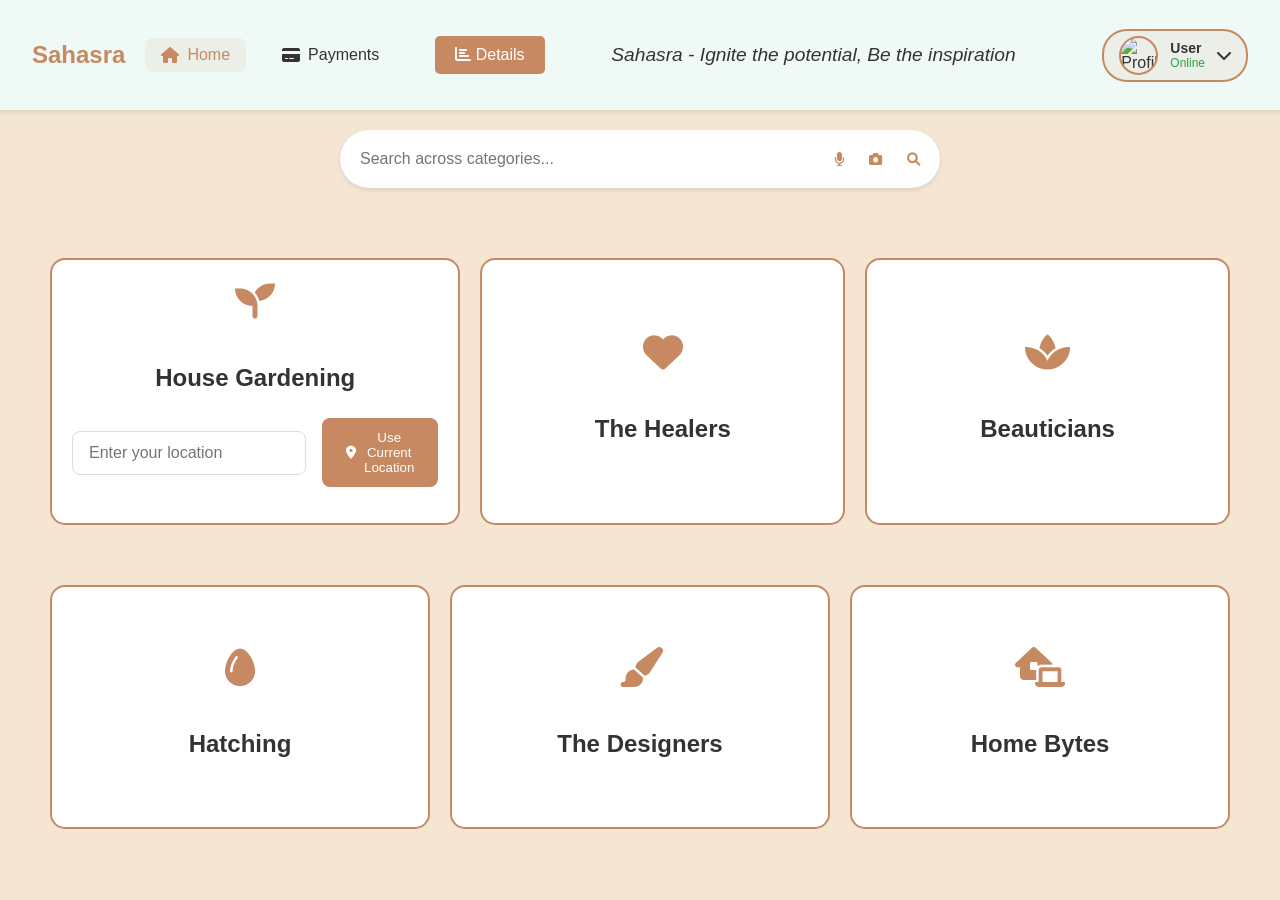
==== index.html @ 418916af "first commit" ====
<!DOCTYPE html>
<html lang="en" data-theme="light">
<head>
    <meta charset="UTF-8">
    <meta name="viewport" content="width=device-width, initial-scale=1.0">
    <title>Sahasra - Dashboard</title>
    <link rel="icon" type="image/png" href="sahasralogo.png">
    <link rel="stylesheet" href="https://cdnjs.cloudflare.com/ajax/libs/font-awesome/6.0.0/css/all.min.css">
    <link rel="stylesheet" href="style.css">
</head>
<body>
    <header class="dashboard-header">
        <div class="header-left">
            <h1 class="site-title">Sahasra</h1>
            <div class="nav-links">
                <a href="index.html" class="active">
                    <i class="fas fa-home"></i>
                    Home
                </a>
                <a href="payments.html">
                    <i class="fas fa-credit-card"></i>
                    Payments
                </a>
            </div>
            <div class="details-section">
                <button class="details-btn" id="detailsBtn">
                    <i class="fas fa-chart-bar"></i> Details
                </button>
                <div class="drill-down-sections" id="drillDownSections">
                    <button class="section-button" data-page="upload-products.html">
                        Upload Products
                        <i class="fas fa-upload"></i>
                    </button>
                    <button class="section-button" data-page="product-purchased.html">
                        Product Purchased
                        <i class="fas fa-shopping-cart"></i>
                    </button>
                    <button class="section-button" data-page="order-consumed.html">
                        Order Consumed
                        <i class="fas fa-box-open"></i>
                    </button>
                </div>
            </div>
        </div>
        <div class="tagline">Sahasra - Ignite the potential, Be the inspiration</div>
        <div class="header-right">
            <div class="user-profile">
                <div class="profile-trigger">
                    <img src="profile-placeholder.jpg" alt="Profile" class="profile-img" id="profileImage">
                    <div class="profile-info">
                        <span class="username" id="profileName">User</span>
                        <span class="user-status">Online</span>
                    </div>
                    <i class="fas fa-chevron-down"></i>
                </div>
                <div class="profile-dropdown">
                    <a href="profile.html">
                        <i class="fas fa-user"></i>
                        My Profile
                    </a>
                    <a href="settings.html">
                        <i class="fas fa-cog"></i>
                        Settings
                    </a>
                    <a href="#" id="profileLogoutBtn">
                        <i class="fas fa-sign-out-alt"></i>
                        Logout
                    </a>
                </div>
            </div>
        </div>
    </header>

    <div class="search-section">
        <div class="search-container">
            <div class="search-input-group">
                <input type="text" class="search-input" placeholder="Search across categories...">
                <div class="search-buttons">
                    <button class="voice-btn" title="Voice Search">
                        <i class="fas fa-microphone"></i>
                    </button>
                    <button class="image-btn" title="Image Search">
                        <i class="fas fa-camera"></i>
                    </button>
                    <button class="search-btn">
                        <i class="fas fa-search"></i>
                    </button>
                </div>
            </div>
        </div>
    </div>

    <div class="dashboard-content">
        <!-- First Row -->
        <div class="categories-grid">
            <div class="category-card" onclick="window.location.href='category-template.html?category=gardening'">
                <div class="category-icon">
                    <i class="fas fa-seedling"></i>
                </div>
                <h3>House Gardening</h3>
                <div class="location-input">
                    <input type="text" id="manualLocation" placeholder="Enter your location">
                    <button class="location-btn" onclick="useCurrentLocation()">
                        <i class="fas fa-map-marker-alt"></i> Use Current Location
                    </button>
                </div>
                <div id="locationStatus" class="location-status"></div>
            </div>
            <div class="category-card" onclick="window.location.href='category-template.html?category=healers'">
                <div class="category-icon">
                    <i class="fas fa-heart"></i>
                </div>
                <h3>The Healers</h3>
            </div>
            <div class="category-card" onclick="window.location.href='category-template.html?category=beauticians'">
                <div class="category-icon">
                    <i class="fas fa-spa"></i>
                </div>
                <h3>Beauticians</h3>
            </div>
        </div>

        <!-- Second Row -->
        <div class="categories-grid">
            <div class="category-card" onclick="window.location.href='category-template.html?category=hatching'">
                <div class="category-icon">
                    <i class="fas fa-egg"></i>
                </div>
                <h3>Hatching</h3>
            </div>
            <div class="category-card" onclick="window.location.href='category-template.html?category=designers'">
                <div class="category-icon">
                    <i class="fas fa-paint-brush"></i>
                </div>
                <h3>The Designers</h3>
            </div>
            <div class="category-card" onclick="window.location.href='category-template.html?category=homebytes'">
                <div class="category-icon">
                    <i class="fas fa-laptop-house"></i>
                </div>
                <h3>Home Bytes</h3>
            </div>
        </div>
    </div>

    <!-- Voice Search Modal -->
    <div id="voiceSearchModal" class="modal">
        <div class="modal-content">
            <span class="close">&times;</span>
            <h2>Voice Search</h2>
            <div class="voice-status">
                <i class="fas fa-microphone"></i>
                <p>Listening...</p>
            </div>
        </div>
    </div>

    <!-- Image Search Modal -->
    <div id="imageSearchModal" class="modal">
        <div class="modal-content">
            <span class="close">&times;</span>
            <h2>Image Search</h2>
            <input type="file" id="imageInput" accept="image/*">
            <div id="imagePreview"></div>
        </div>
    </div>

    <script src="cart.js"></script>
    <script>
        // Load user profile
        function loadUserProfile() {
            const user = JSON.parse(localStorage.getItem('sahasra_user'));
            if (user) {
                document.getElementById('profileName').textContent = user.name || 'User';
                if (user.image) {
                    document.getElementById('profileImage').src = user.image;
                }
            }
        }

        // Voice search functionality
        const voiceSearchBtn = document.querySelector('.voice-btn');
        const voiceSearchModal = document.getElementById('voiceSearchModal');
        const voiceCloseBtn = voiceSearchModal.querySelector('.close');

        voiceSearchBtn.addEventListener('click', startVoiceSearch);
        voiceCloseBtn.addEventListener('click', () => voiceSearchModal.style.display = 'none');

        function startVoiceSearch() {
            voiceSearchModal.style.display = 'block';
            
            if ('webkitSpeechRecognition' in window) {
                const recognition = new webkitSpeechRecognition();
                recognition.continuous = false;
                recognition.interimResults = false;

                recognition.onstart = () => {
                    voiceSearchModal.querySelector('p').textContent = 'Listening...';
                };

                recognition.onresult = (event) => {
                    const transcript = event.results[0][0].transcript;
                    document.querySelector('.search-input').value = transcript;
                    voiceSearchModal.style.display = 'none';
                    performSearch(transcript);
                };

                recognition.onerror = (event) => {
                    voiceSearchModal.querySelector('p').textContent = 'Error occurred. Please try again.';
                };

                recognition.start();
            } else {
                voiceSearchModal.querySelector('p').textContent = 'Voice recognition not supported in this browser.';
            }
        }

        // Image search functionality
        const imageSearchBtn = document.querySelector('.image-btn');
        const imageSearchModal = document.getElementById('imageSearchModal');
        const imageCloseBtn = imageSearchModal.querySelector('.close');
        const imageInput = document.getElementById('imageInput');

        imageSearchBtn.addEventListener('click', () => imageSearchModal.style.display = 'block');
        imageCloseBtn.addEventListener('click', () => imageSearchModal.style.display = 'none');

        imageInput.addEventListener('change', (e) => {
            const file = e.target.files[0];
            if (file) {
                const reader = new FileReader();
                reader.onload = (e) => {
                    const img = document.createElement('img');
                    img.src = e.target.result;
                    const preview = document.getElementById('imagePreview');
                    preview.innerHTML = '';
                    preview.appendChild(img);
                    
                    // Here you would typically send the image to your backend for processing
                    // For now, we'll just simulate a search
                    setTimeout(() => {
                        imageSearchModal.style.display = 'none';
                        performSearch('Image search results');
                    }, 2000);
                };
                reader.readAsDataURL(file);
            }
        });

        // Search functionality
        const searchInput = document.querySelector('.search-input');
        const searchBtn = document.querySelector('.search-btn');

        searchInput.addEventListener('keypress', (e) => {
            if (e.key === 'Enter') {
                performSearch(searchInput.value);
            }
        });

        searchBtn.addEventListener('click', () => {
            performSearch(searchInput.value);
        });

        function performSearch(query) {
            // Filter categories based on search
            const categories = document.querySelectorAll('.category-card');
            categories.forEach(card => {
                const title = card.querySelector('h3').textContent.toLowerCase();
                if (title.includes(query.toLowerCase())) {
                    card.style.display = 'flex';
                } else {
                    card.style.display = 'none';
                }
            });
        }

        // Profile dropdown
        const profileTrigger = document.querySelector('.profile-trigger');
        const profileDropdown = document.querySelector('.profile-dropdown');

        profileTrigger.addEventListener('click', (e) => {
            e.stopPropagation();
            profileDropdown.classList.toggle('show');
        });

        document.addEventListener('click', (e) => {
            if (!profileTrigger.contains(e.target)) {
                profileDropdown.classList.remove('show');
            }
        });

        // Logout functionality
        document.getElementById('profileLogoutBtn').addEventListener('click', (e) => {
            e.preventDefault();
            localStorage.removeItem('sahasra_user');
            window.location.href = 'landing.html';
        });

        // Details button and drill down functionality
        const detailsBtn = document.getElementById('detailsBtn');
        const drillDownSections = document.getElementById('drillDownSections');
        const sectionButtons = document.querySelectorAll('.section-button');

        detailsBtn.addEventListener('click', () => {
            drillDownSections.classList.toggle('active');
        });

        sectionButtons.forEach(button => {
            button.addEventListener('click', () => {
                const targetPage = button.getAttribute('data-page');
                window.location.href = targetPage;
            });
        });

        // Location functionality
        function useCurrentLocation() {
            if (navigator.geolocation) {
                navigator.geolocation.getCurrentPosition(
                    (position) => {
                        const { latitude, longitude } = position.coords;
                        checkLocationAvailability(latitude, longitude);
                    },
                    (error) => {
                        showLocationError("Unable to retrieve your location. Please enter it manually.");
                    }
                );
            } else {
                showLocationError("Geolocation is not supported by your browser. Please enter location manually.");
            }
        }

        function checkLocationAvailability(lat, lng) {
            // Simulated service area check
            const serviceCenter = { lat: 12.9716, lng: 77.5946 }; // Example coordinates for Sahasra
            const distance = calculateDistance(lat, lng, serviceCenter.lat, serviceCenter.lng);
            
            if (distance <= 50) {
                showLocationSuccess("Service is available in your area!");
            } else {
                showLocationError("Sorry, service is not available in your area yet.");
            }
        }

        function calculateDistance(lat1, lon1, lat2, lon2) {
            const R = 6371; // Earth's radius in kilometers
            const dLat = toRad(lat2 - lat1);
            const dLon = toRad(lon2 - lon1);
            const a = 
                Math.sin(dLat/2) * Math.sin(dLat/2) +
                Math.cos(toRad(lat1)) * Math.cos(toRad(lat2)) * 
                Math.sin(dLon/2) * Math.sin(dLon/2);
            const c = 2 * Math.atan2(Math.sqrt(a), Math.sqrt(1-a));
            return R * c;
        }

        function toRad(degrees) {
            return degrees * (Math.PI/180);
        }

        function showLocationError(message) {
            const status = document.getElementById('locationStatus');
            status.textContent = message;
            status.className = 'location-status error';
        }

        function showLocationSuccess(message) {
            const status = document.getElementById('locationStatus');
            status.textContent = message;
            status.className = 'location-status success';
        }

        // Initialize Google Places Autocomplete for manual location input
        function initializeLocationAutocomplete() {
            const input = document.getElementById('manualLocation');
            const autocomplete = new google.maps.places.Autocomplete(input);
            
            autocomplete.addListener('place_changed', () => {
                const place = autocomplete.getPlace();
                if (place.geometry) {
                    checkLocationAvailability(
                        place.geometry.location.lat(),
                        place.geometry.location.lng()
                    );
                }
            });
        }

        // Initialize
        loadUserProfile();
        initializeLocationAutocomplete();
    </script>
    <!-- Add Google Places API script -->
    <script src="https://maps.googleapis.com/maps/api/js?key=YOUR_GOOGLE_MAPS_API_KEY&libraries=places&callback=initializeLocationAutocomplete" async defer></script>
</body>
</html>
---- style.css ----
:root {
    --bg-color: #ffffff;
    --text-color: #333333;
    --card-bg: #ffffff;
    --border-color: #ddd;
    --primary-color: #2563eb;
    --primary-hover: #1d4ed8;
    --secondary-color: #4f46e5;
    --text-primary: #1f2937;
    --text-secondary: #6b7280;
    --background-light: #f3f4f6;
    --error: #ef4444;
    --success: #10b981;
}

[data-theme="dark"] {
    --bg-color: #1a1a1a;
    --text-color: #ffffff;
    --card-bg: #333333;
    --border-color: #444;
}

body {
    margin: 0;
    padding: 0;
    font-family: Arial, sans-serif;
    background-color: #f5e6d3;
    color: var(--text-color);
}

.dashboard-header {
    background-color: #effaf6;
    padding: 1rem 2rem;
    display: flex;
    justify-content: space-between;
    align-items: center;
    box-shadow: 0 2px 4px rgba(0,0,0,0.1);
}

.tagline {
    font-size: 1.2rem;
    color: #333;
    font-style: italic;
    margin: 0 2rem;
}

.header-left {
    display: flex;
    align-items: center;
    gap: 20px;
}

.site-title {
    font-size: 24px;
    font-weight: bold;
    color: #C68961;
    margin: 0;
}

.nav-links {
    display: flex;
    gap: 20px;
    align-items: center;
    margin-right: 20px;
}

.nav-links a {
    display: flex;
    align-items: center;
    gap: 0.5rem;
    padding: 0.5rem 1rem;
    border-radius: 0.5rem;
    text-decoration: none;
    color: var(--text-color);
    transition: background-color 0.3s;
}

.nav-links a:hover {
    background-color: rgba(198, 137, 97, 0.1);
}

.nav-links a.active {
    color: #C68961;
    background-color: rgba(198, 137, 97, 0.1);
}

.categories-grid {
    display: grid;
    grid-template-columns: repeat(3, 1fr);
    gap: 20px;
    padding: 20px;
    margin-bottom: 20px;
}

.category-row {
    margin-bottom: 20px;
}

.category-card {
    background-color: var(--card-bg);
    border-radius: 15px;
    padding: 20px;
    text-align: center;
    transition: transform 0.3s, box-shadow 0.3s;
    cursor: pointer;
    min-height: 200px;
    display: flex;
    flex-direction: column;
    justify-content: center;
    align-items: center;
    border: 2px solid #C68961;
}

.category-card:hover {
    transform: translateY(-5px);
    box-shadow: 0 5px 15px rgba(198, 137, 97, 0.2);
}

.category-icon {
    font-size: 2.5rem;
    margin-bottom: 15px;
    color: #C68961;
}

.category-card h3 {
    font-size: 1.5rem;
    margin-bottom: 10px;
    color: var(--text-color);
}

.dashboard-content {
    padding: 30px;
}

.section-title {
    margin-bottom: 20px;
    display: flex;
    justify-content: space-between;
    align-items: center;
}

.theme-toggle {
    background: none;
    border: none;
    color: var(--text-color);
    cursor: pointer;
    font-size: 1.2rem;
}

.dashboard-stats {
    display: flex;
    gap: 20px;
    margin-bottom: 20px;
}

.stat-card {
    background-color: var(--card-bg);
    padding: 20px;
    border-radius: 10px;
    border: 1px solid var(--border-color);
    display: flex;
    align-items: center;
    gap: 10px;
}

.stat-info {
    flex: 1;
}

.stat-info h3 {
    margin: 0;
    font-size: 14px;
}

.stat-info .count {
    font-size: 24px;
    font-weight: bold;
}

.rating {
    color: gold;
    margin-top: 10px;
}

.list {
    margin-top: 1rem;
}

.list-item {
    padding: 0.5rem 0;
    border-bottom: 1px solid var(--border-color);
    display: flex;
    justify-content: space-between;
    align-items: center;
}

.list-item:last-child {
    border-bottom: none;
}

.status {
    color: #28a745;
}

.quotes-section {
    padding: 30px;
    margin-top: 20px;
}

.quotes-container {
    display: flex;
    overflow-x: auto;
    gap: 20px;
    padding: 20px 0;
    scroll-snap-type: x mandatory;
}

.quote-card {
    background-color: var(--card-bg);
    border-radius: 15px;
    padding: 25px;
    min-width: 300px;
    max-width: 400px;
    scroll-snap-align: start;
    border: 1px solid var(--border-color);
    box-shadow: 0 4px 6px rgba(0, 0, 0, 0.1);
}

.recent-section {
    display: grid;
    grid-template-columns: repeat(auto-fit, minmax(300px, 1fr));
    gap: 20px;
    margin-bottom: 40px;
}

.recent-card {
    background-color: var(--card-bg);
    padding: 20px;
    border-radius: 10px;
    border: 1px solid var(--border-color);
}

.recent-card h3 {
    margin-bottom: 15px;
    color: #C68961;
}

.recent-item {
    display: flex;
    justify-content: space-between;
    padding: 10px 0;
    border-bottom: 1px solid var(--border-color);
}

.recent-item:last-child {
    border-bottom: none;
}

.settings-dropdown {
    display: none;
    position: absolute;
    left: 100%;
    top: 0;
    background: var(--card-bg);
    border: 1px solid var(--border-color);
    border-radius: 5px;
    box-shadow: var(--card-shadow);
    min-width: 150px;
    z-index: 1000;
}

.settings-trigger:hover + .settings-dropdown,
.settings-dropdown:hover {
    display: block;
}

.settings-dropdown a {
    padding: 10px 15px;
    display: flex;
    align-items: center;
    gap: 10px;
    color: var(--text-color);
    text-decoration: none;
}

.settings-dropdown a:hover {
    background-color: #C68961;
    color: white;
}

.payments-section {
    padding: 20px;
}

.payment-card {
    background: var(--card-bg);
    border-radius: 10px;
    box-shadow: var(--card-shadow);
    margin-bottom: 20px;
}

.payment-header {
    padding: 15px 20px;
    border-bottom: 1px solid var(--border-color);
    display: flex;
    justify-content: space-between;
    align-items: center;
}

.payment-filters {
    display: flex;
    gap: 10px;
    align-items: center;
}

.payment-filters input,
.payment-filters select {
    padding: 5px 10px;
    border: 1px solid var(--border-color);
    border-radius: 5px;
}

.payment-content {
    padding: 20px;
}

.payment-methods {
    display: grid;
    grid-template-columns: repeat(auto-fit, minmax(200px, 1fr));
    gap: 20px;
    margin-bottom: 20px;
}

.payment-method {
    background: var(--card-bg);
    border: 1px solid var(--border-color);
    border-radius: 10px;
    padding: 15px;
    cursor: pointer;
    transition: all 0.3s;
}

.payment-method:hover {
    transform: translateY(-2px);
    box-shadow: var(--card-shadow);
}

.payment-method.active {
    border-color: #C68961;
}

.payment-method i {
    font-size: 24px;
    margin-bottom: 10px;
    color: #C68961;
}

.payment-history {
    width: 100%;
    border-collapse: collapse;
}

.payment-history th,
.payment-history td {
    padding: 12px;
    text-align: left;
    border-bottom: 1px solid var(--border-color);
}

.payment-history th {
    background-color: rgba(198, 137, 97, 0.1);
    font-weight: bold;
}

.payment-status {
    padding: 4px 8px;
    border-radius: 4px;
    font-size: 12px;
}

.status-success {
    background-color: #d4edda;
    color: #155724;
}

.status-pending {
    background-color: #fff3cd;
    color: #856404;
}

/* Add styles for In-House Gardening section */
.gardening-section {
    background-color: var(--card-bg);
    border-radius: 10px;
    padding: 20px;
    margin: 20px;
    box-shadow: 0 2px 4px rgba(0,0,0,0.1);
}

.gardening-section {
    padding: 2rem;
    margin: 1rem 0;
    background-color: var(--card-bg);
    border-radius: 15px;
    border: 2px solid #C68961;
}

.location-input {
    display: flex;
    gap: 1rem;
    margin: 1rem 0;
    align-items: center;
}

.location-input input {
    flex: 1;
    padding: 0.75rem 1rem;
    border: 1px solid var(--border-color);
    border-radius: 0.5rem;
    font-size: 1rem;
    transition: all 0.3s ease;
}

.location-input input:focus {
    outline: none;
    border-color: #C68961;
    box-shadow: 0 0 0 3px rgba(198, 137, 97, 0.1);
}

.location-btn {
    background-color: #C68961;
    color: white;
    border: none;
    padding: 0.75rem 1.5rem;
    border-radius: 0.5rem;
    cursor: pointer;
    display: flex;
    align-items: center;
    gap: 0.5rem;
    transition: background-color 0.3s;
}

.location-btn:hover {
    background-color: #b57951;
}

.location-status {
    margin-top: 1rem;
    padding: 0.75rem;
    border-radius: 0.5rem;
    display: none;
}

.location-status.success {
    display: block;
    background-color: var(--success);
    color: white;
}

.location-status.error {
    display: block;
    background-color: var(--error);
    color: white;
}

.modal {
    display: none;
    position: fixed;
    top: 0;
    left: 0;
    width: 100%;
    height: 100%;
    background-color: rgba(0, 0, 0, 0.5);
    z-index: 1000;
}

.modal-content {
    position: relative;
    background-color: var(--card-bg);
    margin: 15% auto;
    padding: 20px;
    width: 80%;
    max-width: 500px;
    border-radius: 10px;
    box-shadow: 0 4px 6px rgba(0, 0, 0, 0.1);
}

.close {
    position: absolute;
    right: 20px;
    top: 15px;
    font-size: 24px;
    cursor: pointer;
    color: var(--text-color);
}

.close:hover {
    color: #C68961;
}

.search-section {
    width: 100%;
    display: flex;
    justify-content: center;
    padding: 20px 0;
}

.search-container {
    width: 100%;
    max-width: 600px;
    padding: 0 20px;
}

.search-input-group {
    display: flex;
    gap: 10px;
    background-color: var(--card-bg);
    padding: 10px;
    border-radius: 30px;
    box-shadow: 0 2px 4px rgba(0, 0, 0, 0.1);
}

.search-input {
    flex: 1;
    border: none;
    padding: 10px;
    font-size: 16px;
    background: transparent;
    color: var(--text-color);
}

.search-input:focus {
    outline: none;
}

.search-buttons {
    display: flex;
    gap: 5px;
}

.search-btn,
.voice-btn,
.image-btn {
    background: none;
    border: none;
    padding: 10px;
    cursor: pointer;
    color: #C68961;
    transition: color 0.3s;
}

.search-btn:hover,
.voice-btn:hover,
.image-btn:hover {
    color: #b27752;
}

.user-profile {
    position: relative;
}

.profile-trigger {
    display: flex;
    align-items: center;
    gap: 10px;
    padding: 5px;
    cursor: pointer;
    border-radius: 5px;
    transition: background-color 0.3s;
}

.profile-trigger:hover {
    background-color: rgba(198, 137, 97, 0.1);
}

.profile-img {
    width: 40px;
    height: 40px;
    border-radius: 50%;
    object-fit: cover;
}

.profile-info {
    display: flex;
    flex-direction: column;
}

.username {
    font-weight: bold;
    color: var(--text-color);
}

.user-status {
    font-size: 12px;
    color: #28a745;
}

.profile-dropdown {
    display: none;
    position: absolute;
    top: 100%;
    right: 0;
    background: var(--card-bg);
    border-radius: 5px;
    box-shadow: 0 2px 10px rgba(0, 0, 0, 0.1);
    min-width: 200px;
    z-index: 1000;
    animation: fadeIn 0.3s ease-out;
}

@keyframes fadeIn {
    from {
        opacity: 0;
        transform: translateY(-10px);
    }
    to {
        opacity: 1;
        transform: translateY(0);
    }
}

.profile-dropdown a {
    padding: 12px 15px;
    display: flex;
    align-items: center;
    gap: 10px;
    color: var(--text-color);
    text-decoration: none;
    transition: all 0.3s;
    border-bottom: 1px solid rgba(198, 137, 97, 0.1);
}

.profile-dropdown a:last-child {
    border-bottom: none;
}

.profile-dropdown a:hover {
    background-color: rgba(198, 137, 97, 0.1);
    padding-left: 20px;
}

.profile-dropdown i {
    font-size: 16px;
    color: #C68961;
}

/* Details Button and Drill Down Styles */
.details-section {
    margin: 20px 0;
    text-align: right;
}

.details-btn {
    background-color: #C68961;
    color: white;
    padding: 10px 20px;
    border: none;
    border-radius: 5px;
    cursor: pointer;
    font-size: 16px;
    transition: all 0.3s;
}

.details-btn:hover {
    background-color: #b27752;
    transform: translateY(-2px);
}

.drill-down-sections {
    display: none;
    margin-top: 20px;
    background-color: var(--card-bg);
    border-radius: 10px;
    box-shadow: var(--card-shadow);
    overflow: hidden;
}

.drill-down-sections.active {
    display: block;
    animation: slideDown 0.3s ease-out;
}

.section-button {
    width: 100%;
    padding: 15px;
    background-color: var(--card-bg);
    border: none;
    border-bottom: 1px solid var(--border-color);
    text-align: left;
    font-size: 16px;
    color: var(--text-color);
    cursor: pointer;
    transition: all 0.3s;
    display: flex;
    justify-content: space-between;
    align-items: center;
}

.section-button:last-child {
    border-bottom: none;
}

.section-button:hover {
    background-color: rgba(198, 137, 97, 0.1);
}

.section-button i {
    color: #C68961;
    margin-left: 10px;
}

/* User Profile Styles */
.user-profile {
    position: relative;
    margin-left: 20px;
}

.profile-trigger {
    display: flex;
    align-items: center;
    gap: 12px;
    cursor: pointer;
    padding: 5px 15px;
    border-radius: 25px;
    background: rgba(198, 137, 97, 0.1);
    transition: all 0.3s;
    border: 2px solid #C68961;
}

.profile-trigger:hover {
    background: rgba(198, 137, 97, 0.2);
}

.profile-img {
    width: 35px;
    height: 35px;
    border-radius: 50%;
    border: 2px solid #C68961;
    object-fit: cover;
}

.profile-info {
    display: flex;
    flex-direction: column;
}

.username {
    font-weight: 600;
    color: var(--text-color);
    font-size: 14px;
}

.user-status {
    font-size: 12px;
    color: #28a745;
}

.profile-dropdown {
    position: absolute;
    top: 100%;
    right: 0;
    background: var(--card-bg);
    border: 2px solid #C68961;
    border-radius: 10px;
    box-shadow: 0 2px 10px rgba(0,0,0,0.1);
    min-width: 200px;
    display: none;
    z-index: 1000;
    margin-top: 5px;
}

.profile-dropdown.show {
    display: block;
    animation: slideDown 0.3s ease;
}

.profile-dropdown a {
    padding: 12px 15px;
    display: flex;
    align-items: center;
    gap: 10px;
    color: var(--text-color);
    text-decoration: none;
    transition: all 0.3s;
    border-bottom: 1px solid rgba(198, 137, 97, 0.1);
}

.profile-dropdown a:last-child {
    border-bottom: none;
}

.profile-dropdown a:hover {
    background-color: rgba(198, 137, 97, 0.1);
    padding-left: 20px;
}

.profile-dropdown i {
    font-size: 16px;
    color: #C68961;
}
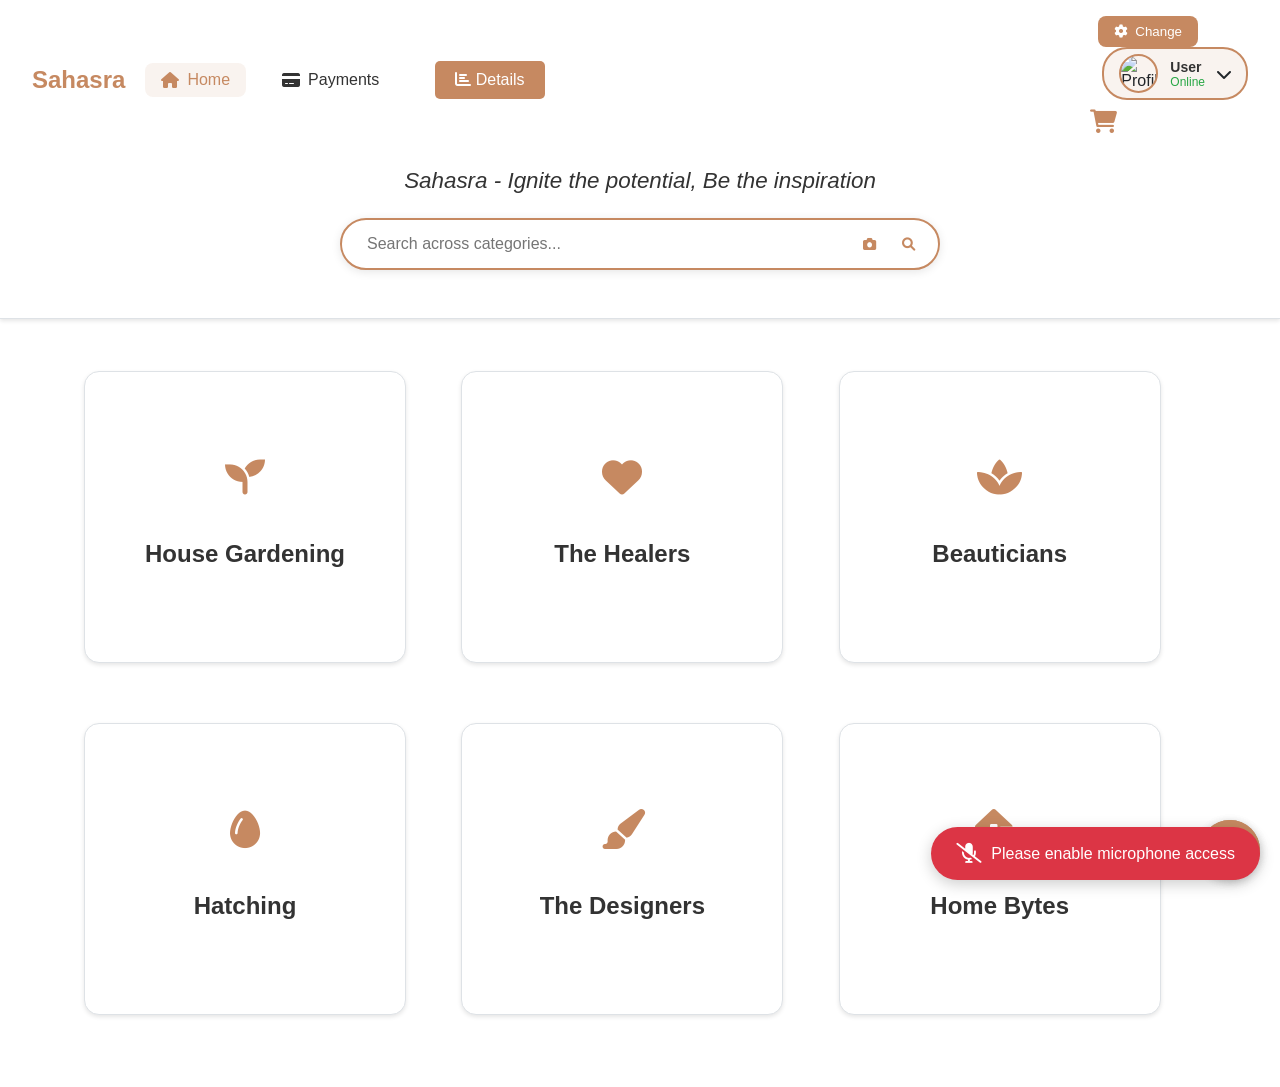
==== commit 09a784f4: "fifth command" ====
--- a/index.html
+++ b/index.html
@@ -7,88 +7,649 @@
     <link rel="icon" type="image/png" href="sahasralogo.png">
     <link rel="stylesheet" href="https://cdnjs.cloudflare.com/ajax/libs/font-awesome/6.0.0/css/all.min.css">
     <link rel="stylesheet" href="style.css">
+    <link rel="stylesheet" href="css/themes.css">
+    <script src="js/translations.js"></script>
+    <script src="js/theme-manager.js"></script>
+    <script src="js/voice-assistant.js"></script>
+    <style>
+        .dashboard-header {
+            display: flex;
+            flex-direction: column;
+            align-items: center;
+            padding: 1rem 2rem;
+            background: var(--bg-color);
+            border-bottom: 1px solid var(--border-color);
+        }
+
+        .header-top {
+            width: 100%;
+            display: flex;
+            justify-content: space-between;
+            align-items: center;
+            margin-bottom: 1rem;
+        }
+
+        .tagline {
+            font-size: 1.4rem;
+            color: var(--text-color);
+            text-align: center;
+            margin: 1rem 0;
+            font-weight: 500;
+        }
+
+        .search-section {
+            width: 100%;
+            display: flex;
+            justify-content: center;
+            padding: 1rem 0;
+            margin-bottom: 1rem;
+        }
+
+        .search-container {
+            width: 60%;
+            position: relative;
+        }
+
+        .search-input-group {
+            display: flex;
+            align-items: center;
+            background: var(--bg-color);
+            border: 2px solid var(--primary-color);
+            border-radius: 30px;
+            padding: 5px 15px;
+            box-shadow: 0 2px 10px rgba(0,0,0,0.1);
+        }
+
+        .search-input {
+            flex: 1;
+            border: none;
+            padding: 10px;
+            font-size: 16px;
+            outline: none;
+            background: transparent;
+            color: var(--text-color);
+        }
+
+        .search-buttons {
+            display: flex;
+            gap: 10px;
+        }
+
+        .search-btn, .voice-btn, .image-btn {
+            background: none;
+            border: none;
+            padding: 8px;
+            cursor: pointer;
+            border-radius: 50%;
+            transition: background-color 0.3s;
+            color: var(--primary-color);
+        }
+
+        .search-btn:hover, .voice-btn:hover, .image-btn:hover {
+            background-color: rgba(198, 137, 97, 0.1);
+        }
+
+        .details-section {
+            position: relative;
+        }
+
+        .drill-down-sections {
+            display: none;
+            position: absolute;
+            top: 100%;
+            left: 0;
+            background: var(--bg-color);
+            border: 1px solid var(--border-color);
+            border-radius: 8px;
+            box-shadow: 0 4px 6px rgba(0, 0, 0, 0.1);
+            z-index: 1000;
+            min-width: 200px;
+        }
+
+        .drill-down-sections.show {
+            display: block;
+        }
+
+        .section-button {
+            display: flex;
+            align-items: center;
+            justify-content: space-between;
+            width: 100%;
+            padding: 12px 16px;
+            border: none;
+            background: none;
+            color: var(--text-color);
+            cursor: pointer;
+            text-align: left;
+        }
+
+        .section-button:hover {
+            background-color: var(--hover-color);
+        }
+
+        .theme-controls {
+            display: flex;
+            gap: 1rem;
+            margin-left: 1rem;
+        }
+
+        .control-btn {
+            background: var(--primary-color);
+            color: white;
+            border: none;
+            padding: 0.5rem 1rem;
+            border-radius: 8px;
+            cursor: pointer;
+            display: flex;
+            align-items: center;
+            gap: 0.5rem;
+        }
+
+        .language-dropdown {
+            position: relative;
+            display: inline-block;
+        }
+
+        .language-options {
+            position: absolute;
+            top: 100%;
+            right: 0;
+            background: var(--bg-color);
+            border: 1px solid var(--border-color);
+            border-radius: 8px;
+            box-shadow: 0 2px 10px rgba(0,0,0,0.1);
+            display: none;
+            z-index: 1000;
+            min-width: 120px;
+            margin-top: 5px;
+        }
+
+        .language-options.show {
+            display: block;
+        }
+
+        .language-option {
+            padding: 10px 15px;
+            cursor: pointer;
+            color: var(--text-color);
+            transition: background-color 0.3s;
+            display: flex;
+            align-items: center;
+            gap: 8px;
+        }
+
+        .language-option:first-child {
+            border-radius: 8px 8px 0 0;
+        }
+
+        .language-option:last-child {
+            border-radius: 0 0 8px 8px;
+        }
+
+        .language-option:hover {
+            background-color: var(--hover-color);
+        }
+
+        #languageBtn {
+            display: flex;
+            align-items: center;
+            gap: 8px;
+            padding: 8px 16px;
+            border: none;
+            background: var(--primary-color);
+            color: white;
+            border-radius: 8px;
+            cursor: pointer;
+            transition: background-color 0.3s;
+        }
+
+        #languageBtn:hover {
+            background-color: var(--primary-hover-color);
+        }
+
+        #languageBtn i {
+            font-size: 16px;
+        }
+
+        #currentLang {
+            font-weight: 500;
+        }
+
+        .header-actions {
+            display: flex;
+            align-items: center;
+            gap: 1rem;
+        }
+
+        .cart-btn {
+            position: relative;
+            background: none;
+            border: none;
+            color: #C68961;
+            font-size: 1.5rem;
+            cursor: pointer;
+            padding: 0.5rem;
+            text-decoration: none;
+        }
+
+        .cart-count {
+            position: absolute;
+            top: 0;
+            right: 0;
+            background: #ff4444;
+            color: white;
+            font-size: 0.8rem;
+            padding: 0.2rem 0.5rem;
+            border-radius: 10px;
+            min-width: 15px;
+            text-align: center;
+        }
+
+        .cart-btn:hover {
+            color: #b57951;
+        }
+
+        /* Add styles for the new dropdown */
+        .settings-dropdown {
+            position: relative;
+            display: inline-block;
+            margin: 0 2rem;
+        }
+
+        .settings-btn {
+            background: var(--primary-color);
+            color: white;
+            border: none;
+            padding: 0.5rem 1rem;
+            border-radius: 8px;
+            cursor: pointer;
+            display: flex;
+            align-items: center;
+            gap: 0.5rem;
+        }
+
+        .settings-content {
+            display: none;
+            position: absolute;
+            right: 0;
+            background-color: var(--bg-color);
+            min-width: 200px;
+            box-shadow: 0 8px 16px rgba(0,0,0,0.1);
+            z-index: 1000;
+            border-radius: 8px;
+            border: 1px solid var(--border-color);
+        }
+
+        .settings-content.show {
+            display: block;
+        }
+
+        .settings-item {
+            padding: 12px 16px;
+            display: flex;
+            align-items: center;
+            gap: 0.5rem;
+            cursor: pointer;
+            color: var(--text-color);
+        }
+
+        .settings-item:hover {
+            background-color: var(--hover-color);
+        }
+
+        .settings-divider {
+            height: 1px;
+            background-color: var(--border-color);
+            margin: 4px 0;
+        }
+
+        .dashboard-header {
+            display: flex;
+            flex-direction: column;
+            padding: 1rem 2rem;
+            background: var(--bg-color);
+            border-bottom: 1px solid var(--border-color);
+        }
+
+        .header-top {
+            display: flex;
+            justify-content: space-between;
+            align-items: center;
+            width: 100%;
+        }
+
+        .header-middle {
+            display: flex;
+            justify-content: center;
+            align-items: center;
+            margin: 1rem 0;
+        }
+
+        .tagline {
+            text-align: center;
+            color: var(--text-color);
+            font-size: 1.2rem;
+            margin: 0.5rem 0;
+        }
+
+        /* Desktop and Mobile view adjustments */
+        @media screen and (min-width: 1024px) {
+            .dashboard-content {
+                padding: 2rem 4rem;
+                grid-template-columns: repeat(4, 1fr);
+                gap: 2rem;
+            }
+            .category-card {
+                min-height: 250px;
+            }
+            .header-middle {
+                flex-direction: row;
+                gap: 2rem;
+            }
+            .tagline {
+                font-size: 1.4rem;
+            }
+        }
+
+        @media screen and (min-width: 768px) and (max-width: 1023px) {
+            .dashboard-content {
+                padding: 2rem;
+                grid-template-columns: repeat(3, 1fr);
+                gap: 1.5rem;
+            }
+            .category-card {
+                min-height: 220px;
+            }
+            .header-middle {
+                flex-direction: row;
+                gap: 1.5rem;
+            }
+            .tagline {
+                font-size: 1.2rem;
+            }
+        }
+
+        @media screen and (max-width: 767px) {
+            .dashboard-content {
+                padding: 1rem;
+                grid-template-columns: repeat(2, 1fr);
+                gap: 1rem;
+            }
+            .category-card {
+                min-height: 180px;
+            }
+            .header-middle {
+                flex-direction: column;
+                gap: 1rem;
+            }
+            .tagline {
+                font-size: 1.1rem;
+            }
+            .settings-dropdown {
+                margin: 0.5rem;
+            }
+        }
+
+        /* Change button and controls styles */
+        .controls-section {
+            position: relative;
+            margin-left: 1rem;
+        }
+
+        .change-btn {
+            display: flex;
+            align-items: center;
+            gap: 8px;
+            padding: 8px 16px;
+            background: var(--primary-color);
+            color: white;
+            border: none;
+            border-radius: 8px;
+            cursor: pointer;
+            transition: background-color 0.3s;
+        }
+
+        .change-btn:hover {
+            background-color: var(--primary-hover-color);
+        }
+
+        .controls-dropdown {
+            position: absolute;
+            top: 100%;
+            right: 0;
+            background: var(--bg-color);
+            border: 1px solid var(--border-color);
+            border-radius: 8px;
+            box-shadow: 0 2px 10px rgba(0,0,0,0.1);
+            display: none;
+            z-index: 1000;
+            min-width: 200px;
+            margin-top: 5px;
+        }
+
+        .controls-dropdown.show {
+            display: block;
+        }
+
+        .control-option {
+            padding: 12px 16px;
+            cursor: pointer;
+            color: var(--text-color);
+            transition: background-color 0.3s;
+            display: flex;
+            align-items: center;
+            gap: 8px;
+        }
+
+        .control-option:hover {
+            background-color: var(--hover-color);
+        }
+
+        /* Search functionality styles */
+        .search-input-group {
+            position: relative;
+        }
+
+        .search-results {
+            position: absolute;
+            top: 100%;
+            left: 0;
+            right: 0;
+            background: var(--bg-color);
+            border: 1px solid var(--border-color);
+            border-radius: 8px;
+            box-shadow: 0 2px 10px rgba(0,0,0,0.1);
+            display: none;
+            z-index: 1000;
+            margin-top: 5px;
+            max-height: 400px;
+            overflow-y: auto;
+        }
+
+        .search-results.show {
+            display: block;
+        }
+
+        .search-result-item {
+            padding: 12px 16px;
+            cursor: pointer;
+            border-bottom: 1px solid var(--border-color);
+        }
+
+        .search-result-item:last-child {
+            border-bottom: none;
+        }
+
+        .search-result-item:hover {
+            background-color: var(--hover-color);
+        }
+
+        .voice-search-active {
+            animation: pulse 1.5s infinite;
+        }
+
+        @keyframes pulse {
+            0% { transform: scale(1); }
+            50% { transform: scale(1.1); }
+            100% { transform: scale(1); }
+        }
+
+        /* Add this to your existing styles */
+        .voice-btn {
+            position: fixed;
+            bottom: 20px;
+            right: 20px;
+            width: 60px;
+            height: 60px;
+            border-radius: 50%;
+            background: #C68961;
+            border: none;
+            color: white;
+            cursor: pointer;
+            display: flex;
+            align-items: center;
+            justify-content: center;
+            box-shadow: 0 2px 10px rgba(0,0,0,0.1);
+            transition: all 0.3s ease;
+            z-index: 1000;
+        }
+
+        .voice-btn i {
+            font-size: 24px;
+            transition: all 0.3s ease;
+        }
+
+        .voice-btn:hover {
+            background: #a06c46;
+            transform: scale(1.05);
+        }
+
+        .voice-btn.listening {
+            background: #4CAF50;
+            animation: pulse 1.5s infinite;
+        }
+
+        @keyframes pulse {
+            0% {
+                transform: scale(1);
+                box-shadow: 0 2px 10px rgba(0,0,0,0.1);
+            }
+            50% {
+                transform: scale(1.05);
+                box-shadow: 0 5px 20px rgba(0,0,0,0.2);
+            }
+            100% {
+                transform: scale(1);
+                box-shadow: 0 2px 10px rgba(0,0,0,0.1);
+            }
+        }
+    </style>
 </head>
 <body>
     <header class="dashboard-header">
-        <div class="header-left">
-            <h1 class="site-title">Sahasra</h1>
-            <div class="nav-links">
-                <a href="index.html" class="active">
-                    <i class="fas fa-home"></i>
-                    Home
-                </a>
-                <a href="payments.html">
-                    <i class="fas fa-credit-card"></i>
-                    Payments
-                </a>
+        <div class="header-top">
+            <div class="header-left">
+                <h1 class="site-title">Sahasra</h1>
+                <div class="nav-links">
+                    <a href="index.html" class="active" data-translate="home">
+                        <i class="fas fa-home"></i>
+                        Home
+                    </a>
+                    <a href="payments.html" data-translate="payments">
+                        <i class="fas fa-credit-card"></i>
+                        Payments
+                    </a>
+                </div>
+                <div class="details-section">
+                    <button class="details-btn" id="detailsBtn" data-translate="details">
+                        <i class="fas fa-chart-bar"></i> Details
+                    </button>
+                    <div class="drill-down-sections" id="drillDownSections">
+                        <button class="section-button" data-page="upload-products.html" data-translate="uploadProduct">
+                            Upload Products
+                            <i class="fas fa-upload"></i>
+                        </button>
+                        <button class="section-button" data-page="product-purchased.html" data-translate="productPurchased">
+                            Product Purchased
+                            <i class="fas fa-shopping-cart"></i>
+                        </button>
+                        <button class="section-button" data-page="order-consumed.html" data-translate="orderConsumed">
+                            Order Consumed
+                            <i class="fas fa-box-open"></i>
+                        </button>
+                    </div>
+                </div>
             </div>
-            <div class="details-section">
-                <button class="details-btn" id="detailsBtn">
-                    <i class="fas fa-chart-bar"></i> Details
-                </button>
-                <div class="drill-down-sections" id="drillDownSections">
-                    <button class="section-button" data-page="upload-products.html">
-                        Upload Products
-                        <i class="fas fa-upload"></i>
+            <div class="header-right">
+                <div class="controls-section">
+                    <button class="change-btn" id="changeBtn" data-translate="change">
+                        <i class="fas fa-cog"></i> Change
                     </button>
-                    <button class="section-button" data-page="product-purchased.html">
-                        Product Purchased
+                    <div class="controls-dropdown" id="controlsDropdown">
+                        <div class="control-option" onclick="toggleTheme()" data-translate="toggleTheme">
+                            <i id="themeIcon" class="fas fa-moon"></i>
+                            Toggle Theme
+                        </div>
+                        <div class="control-option" onclick="toggleViewMode()" data-translate="toggleMode">
+                            <i id="modeIcon" class="fas fa-mobile-alt"></i>
+                            Toggle View Mode
+                        </div>
+                        <div class="control-option" onclick="toggleLanguageOptions()" data-translate="language">
+                            <i class="fas fa-globe"></i>
+                            Language
+                            <span id="currentLang">EN</span>
+                        </div>
+                    </div>
+                </div>
+                <div class="user-profile">
+                    <div class="profile-trigger">
+                        <img src="profile-placeholder.jpg" alt="Profile" class="profile-img" id="profileImage">
+                        <div class="profile-info">
+                            <span class="username" id="profileName" data-translate="username">User</span>
+                            <span class="user-status" data-translate="online">Online</span>
+                        </div>
+                        <i class="fas fa-chevron-down"></i>
+                    </div>
+                    <div class="profile-dropdown">
+                        <a href="profile.html" data-translate="myProfile">
+                            <i class="fas fa-user"></i>
+                            My Profile
+                        </a>
+                        <a href="#" id="profileLogoutBtn" data-translate="logout">
+                            <i class="fas fa-sign-out-alt"></i>
+                            Logout
+                        </a>
+                    </div>
+                </div>
+                <div class="header-actions">
+                    <a href="cart.html" class="cart-btn" title="Cart">
                         <i class="fas fa-shopping-cart"></i>
-                    </button>
-                    <button class="section-button" data-page="order-consumed.html">
-                        Order Consumed
-                        <i class="fas fa-box-open"></i>
-                    </button>
+                        <span id="cartCount" class="cart-count">0</span>
+                    </a>
                 </div>
             </div>
         </div>
-        <div class="tagline">Sahasra - Ignite the potential, Be the inspiration</div>
-        <div class="header-right">
-            <div class="user-profile">
-                <div class="profile-trigger">
-                    <img src="profile-placeholder.jpg" alt="Profile" class="profile-img" id="profileImage">
-                    <div class="profile-info">
-                        <span class="username" id="profileName">User</span>
-                        <span class="user-status">Online</span>
+        <div class="tagline" data-translate="tagline">Sahasra - Ignite the potential, Be the inspiration</div>
+        <div class="search-section">
+            <div class="search-container">
+                <div class="search-input-group">
+                    <input type="text" class="search-input" placeholder="Search across categories..." data-translate="searchProducts">
+                    <div class="search-buttons">
+                        <button class="voice-btn" title="Voice Search" data-translate="voiceSearch">
+                            <i class="fas fa-microphone"></i>
+                        </button>
+                        <button class="image-btn" title="Image Search" data-translate="imageSearch">
+                            <i class="fas fa-camera"></i>
+                        </button>
+                        <button class="search-btn" data-translate="search">
+                            <i class="fas fa-search"></i>
+                        </button>
                     </div>
-                    <i class="fas fa-chevron-down"></i>
-                </div>
-                <div class="profile-dropdown">
-                    <a href="profile.html">
-                        <i class="fas fa-user"></i>
-                        My Profile
-                    </a>
-                    <a href="settings.html">
-                        <i class="fas fa-cog"></i>
-                        Settings
-                    </a>
-                    <a href="#" id="profileLogoutBtn">
-                        <i class="fas fa-sign-out-alt"></i>
-                        Logout
-                    </a>
-                </div>
+                </div>
+                <div class="search-results"></div>
             </div>
         </div>
     </header>
-
-    <div class="search-section">
-        <div class="search-container">
-            <div class="search-input-group">
-                <input type="text" class="search-input" placeholder="Search across categories...">
-                <div class="search-buttons">
-                    <button class="voice-btn" title="Voice Search">
-                        <i class="fas fa-microphone"></i>
-                    </button>
-                    <button class="image-btn" title="Image Search">
-                        <i class="fas fa-camera"></i>
-                    </button>
-                    <button class="search-btn">
-                        <i class="fas fa-search"></i>
-                    </button>
-                </div>
-            </div>
-        </div>
-    </div>
 
     <div class="dashboard-content">
         <!-- First Row -->
@@ -98,13 +659,6 @@
                     <i class="fas fa-seedling"></i>
                 </div>
                 <h3>House Gardening</h3>
-                <div class="location-input">
-                    <input type="text" id="manualLocation" placeholder="Enter your location">
-                    <button class="location-btn" onclick="useCurrentLocation()">
-                        <i class="fas fa-map-marker-alt"></i> Use Current Location
-                    </button>
-                </div>
-                <div id="locationStatus" class="location-status"></div>
             </div>
             <div class="category-card" onclick="window.location.href='category-template.html?category=healers'">
                 <div class="category-icon">
@@ -165,7 +719,13 @@
         </div>
     </div>
 
+    <button class="voice-btn" title="Voice Assistant">
+        <i class="fas fa-microphone"></i>
+    </button>
+
+    <script src="script.js"></script>
     <script src="cart.js"></script>
+    <script src="js/voice-assistant-browser.js"></script>
     <script>
         // Load user profile
         function loadUserProfile() {
@@ -248,29 +808,153 @@
 
         // Search functionality
         const searchInput = document.querySelector('.search-input');
-        const searchBtn = document.querySelector('.search-btn');
-
-        searchInput.addEventListener('keypress', (e) => {
-            if (e.key === 'Enter') {
-                performSearch(searchInput.value);
-            }
-        });
-
-        searchBtn.addEventListener('click', () => {
-            performSearch(searchInput.value);
+        const searchResults = document.querySelector('.search-results');
+
+        searchInput.addEventListener('input', function(e) {
+            const query = e.target.value.toLowerCase();
+            if (query.length > 2) {
+                // Perform search
+                performSearch(query);
+            } else {
+                searchResults.classList.remove('show');
+            }
         });
 
         function performSearch(query) {
-            // Filter categories based on search
-            const categories = document.querySelectorAll('.category-card');
-            categories.forEach(card => {
-                const title = card.querySelector('h3').textContent.toLowerCase();
-                if (title.includes(query.toLowerCase())) {
-                    card.style.display = 'flex';
-                } else {
-                    card.style.display = 'none';
-                }
-            });
+            // Example search results - replace with your actual search logic
+            const results = [
+                { title: 'House Plants', category: 'House Gardening' },
+                { title: 'Organic Seeds', category: 'House Gardening' },
+                { title: 'Garden Tools', category: 'House Gardening' }
+            ].filter(item => 
+                item.title.toLowerCase().includes(query) || 
+                item.category.toLowerCase().includes(query)
+            );
+
+            displaySearchResults(results);
+        }
+
+        function displaySearchResults(results) {
+            searchResults.innerHTML = '';
+            if (results.length > 0) {
+                results.forEach(result => {
+                    const div = document.createElement('div');
+                    div.className = 'search-result-item';
+                    div.innerHTML = `
+                        <div>${result.title}</div>
+                        <small>${result.category}</small>
+                    `;
+                    div.addEventListener('click', () => {
+                        window.location.href = `subcategory.html?category=${result.category.toLowerCase().replace(' ', '-')}`;
+                    });
+                    searchResults.appendChild(div);
+                });
+                searchResults.classList.add('show');
+            } else {
+                searchResults.classList.remove('show');
+            }
+        }
+
+        // Voice search functionality
+        const voiceBtn = document.querySelector('.voice-btn');
+        let isListening = false;
+
+        voiceBtn.addEventListener('click', function() {
+            if (!isListening) {
+                startVoiceSearch();
+            } else {
+                stopVoiceSearch();
+            }
+        });
+
+        function startVoiceSearch() {
+            if ('webkitSpeechRecognition' in window) {
+                const recognition = new webkitSpeechRecognition();
+                recognition.continuous = false;
+                recognition.interimResults = false;
+
+                recognition.onstart = function() {
+                    isListening = true;
+                    voiceBtn.classList.add('voice-search-active');
+                };
+
+                recognition.onresult = function(event) {
+                    const text = event.results[0][0].transcript;
+                    searchInput.value = text;
+                    performSearch(text.toLowerCase());
+                };
+
+                recognition.onend = function() {
+                    stopVoiceSearch();
+                };
+
+                recognition.start();
+            } else {
+                alert('Voice search is not supported in your browser.');
+            }
+        }
+
+        function stopVoiceSearch() {
+            isListening = false;
+            voiceBtn.classList.remove('voice-search-active');
+        }
+
+        // Image search functionality
+        const imageBtn = document.querySelector('.image-btn');
+        const fileInput = document.createElement('input');
+        fileInput.type = 'file';
+        fileInput.accept = 'image/*';
+        fileInput.style.display = 'none';
+        document.body.appendChild(fileInput);
+
+        imageBtn.addEventListener('click', function() {
+            fileInput.click();
+        });
+
+        fileInput.addEventListener('change', function(e) {
+            const file = e.target.files[0];
+            if (file) {
+                // Here you would typically upload the image and perform image search
+                // For now, we'll just simulate a search
+                setTimeout(() => {
+                    performSearch('Image search results');
+                }, 2000);
+            }
+        });
+
+        function performImageSearch(imageData) {
+            // Example image search results - replace with actual image search logic
+            const results = [
+                { title: 'Similar Plant', category: 'House Gardening' },
+                { title: 'Related Tools', category: 'House Gardening' }
+            ];
+            displaySearchResults(results);
+        }
+
+        // Change button functionality
+        const changeBtn = document.getElementById('changeBtn');
+        const controlsDropdown = document.getElementById('controlsDropdown');
+
+        changeBtn.addEventListener('click', function(e) {
+            e.stopPropagation();
+            controlsDropdown.classList.toggle('show');
+        });
+
+        // Close controls dropdown when clicking outside
+        document.addEventListener('click', function(e) {
+            if (!e.target.closest('.controls-section')) {
+                controlsDropdown.classList.remove('show');
+            }
+        });
+
+        // Language options in controls dropdown
+        function toggleLanguageOptions() {
+            const langOptions = document.getElementById('languageOptions');
+            if (langOptions.style.display === 'none' || !langOptions.style.display) {
+                langOptions.style.display = 'block';
+            } else {
+                langOptions.style.display = 'none';
+            }
         }
 
         // Profile dropdown
@@ -301,7 +985,7 @@
         const sectionButtons = document.querySelectorAll('.section-button');
 
         detailsBtn.addEventListener('click', () => {
-            drillDownSections.classList.toggle('active');
+            drillDownSections.classList.toggle('show');
         });
 
         sectionButtons.forEach(button => {
@@ -311,84 +995,97 @@
             });
         });
 
-        // Location functionality
-        function useCurrentLocation() {
-            if (navigator.geolocation) {
-                navigator.geolocation.getCurrentPosition(
-                    (position) => {
-                        const { latitude, longitude } = position.coords;
-                        checkLocationAvailability(latitude, longitude);
-                    },
-                    (error) => {
-                        showLocationError("Unable to retrieve your location. Please enter it manually.");
-                    }
-                );
-            } else {
-                showLocationError("Geolocation is not supported by your browser. Please enter location manually.");
-            }
-        }
-
-        function checkLocationAvailability(lat, lng) {
-            // Simulated service area check
-            const serviceCenter = { lat: 12.9716, lng: 77.5946 }; // Example coordinates for Sahasra
-            const distance = calculateDistance(lat, lng, serviceCenter.lat, serviceCenter.lng);
+        // Close drill-down when clicking outside
+        window.addEventListener('click', (event) => {
+            if (!event.target.matches('.details-btn')) {
+                const drillDown = document.getElementById('drillDownSections');
+                if (drillDown.classList.contains('show')) {
+                    drillDown.classList.remove('show');
+                }
+            }
+        });
+
+        // Language dropdown functionality
+        document.addEventListener('DOMContentLoaded', function() {
+            // Initialize language
+            const currentLang = localStorage.getItem('preferredLanguage') || 'en';
+            changeLanguage(currentLang);
             
-            if (distance <= 50) {
-                showLocationSuccess("Service is available in your area!");
-            } else {
-                showLocationError("Sorry, service is not available in your area yet.");
-            }
-        }
-
-        function calculateDistance(lat1, lon1, lat2, lon2) {
-            const R = 6371; // Earth's radius in kilometers
-            const dLat = toRad(lat2 - lat1);
-            const dLon = toRad(lon2 - lon1);
-            const a = 
-                Math.sin(dLat/2) * Math.sin(dLat/2) +
-                Math.cos(toRad(lat1)) * Math.cos(toRad(lat2)) * 
-                Math.sin(dLon/2) * Math.sin(dLon/2);
-            const c = 2 * Math.atan2(Math.sqrt(a), Math.sqrt(1-a));
-            return R * c;
-        }
-
-        function toRad(degrees) {
-            return degrees * (Math.PI/180);
-        }
-
-        function showLocationError(message) {
-            const status = document.getElementById('locationStatus');
-            status.textContent = message;
-            status.className = 'location-status error';
-        }
-
-        function showLocationSuccess(message) {
-            const status = document.getElementById('locationStatus');
-            status.textContent = message;
-            status.className = 'location-status success';
-        }
-
-        // Initialize Google Places Autocomplete for manual location input
-        function initializeLocationAutocomplete() {
-            const input = document.getElementById('manualLocation');
-            const autocomplete = new google.maps.places.Autocomplete(input);
+            // Set up language button click handler
+            const languageBtn = document.getElementById('languageBtn');
+            const languageOptions = document.getElementById('languageOptions');
             
-            autocomplete.addListener('place_changed', () => {
-                const place = autocomplete.getPlace();
-                if (place.geometry) {
-                    checkLocationAvailability(
-                        place.geometry.location.lat(),
-                        place.geometry.location.lng()
-                    );
+            languageBtn.addEventListener('click', function(e) {
+                e.stopPropagation();
+                languageOptions.classList.toggle('show');
+            });
+            
+            // Set up language option click handlers
+            const langOptions = document.querySelectorAll('.language-option');
+            langOptions.forEach(option => {
+                option.addEventListener('click', function(e) {
+                    e.stopPropagation();
+                    const lang = this.getAttribute('onclick').match(/'(.+)'/)[1];
+                    changeLanguage(lang);
+                    languageOptions.classList.remove('show');
+                });
+            });
+            
+            // Close language dropdown when clicking outside
+            document.addEventListener('click', function(e) {
+                if (!e.target.closest('.language-dropdown')) {
+                    languageOptions.classList.remove('show');
                 }
             });
+        });
+
+        // Function to change language
+        function changeLanguage(lang) {
+            localStorage.setItem('preferredLanguage', lang);
+            document.getElementById('currentLang').textContent = lang.toUpperCase();
+            
+            // Update all translatable elements
+            const elements = document.querySelectorAll('[data-translate]');
+            elements.forEach(element => {
+                const key = element.getAttribute('data-translate');
+                if (translations[lang] && translations[lang][key]) {
+                    if (element.tagName === 'INPUT' && element.getAttribute('placeholder')) {
+                        element.placeholder = translations[lang][key];
+                    } else {
+                        element.textContent = translations[lang][key];
+                    }
+                }
+            });
+            
+            // Update document direction if needed (for RTL languages)
+            document.dir = lang === 'ar' ? 'rtl' : 'ltr';
+            
+            // Dispatch event for other components to know language changed
+            const event = new CustomEvent('languageChanged', { detail: { language: lang } });
+            document.dispatchEvent(event);
+        }
+
+        // Add new functions for settings dropdown
+        function toggleSettings() {
+            document.getElementById('settingsDropdown').classList.toggle('show');
+        }
+
+        // Close dropdown when clicking outside
+        window.onclick = function(event) {
+            if (!event.target.matches('.settings-btn')) {
+                const dropdowns = document.getElementsByClassName('settings-content');
+                Array.from(dropdowns).forEach(dropdown => {
+                    if (dropdown.classList.contains('show')) {
+                        dropdown.classList.remove('show');
+                    }
+                });
+                // Also hide language options
+                document.getElementById('languageOptions').style.display = 'none';
+            }
         }
 
         // Initialize
         loadUserProfile();
-        initializeLocationAutocomplete();
     </script>
-    <!-- Add Google Places API script -->
-    <script src="https://maps.googleapis.com/maps/api/js?key=YOUR_GOOGLE_MAPS_API_KEY&libraries=places&callback=initializeLocationAutocomplete" async defer></script>
 </body>
 </html>
--- a/style.css
+++ b/style.css
@@ -798,3 +798,86 @@
     font-size: 16px;
     color: #C68961;
 }
+
+/* Responsive Design */
+@media screen and (max-width: 1024px) {
+    .categories-grid {
+        grid-template-columns: repeat(2, 1fr);
+    }
+    
+    .nav-links {
+        gap: 10px;
+    }
+}
+
+@media screen and (max-width: 768px) {
+    .dashboard-header {
+        flex-direction: column;
+        padding: 1rem;
+    }
+    
+    .header-left {
+        width: 100%;
+        justify-content: space-between;
+        margin-bottom: 1rem;
+    }
+    
+    .nav-links {
+        width: 100%;
+        justify-content: space-between;
+        margin: 0;
+    }
+    
+    .categories-grid {
+        grid-template-columns: 1fr;
+        padding: 10px;
+    }
+    
+    .left-side {
+        padding: 1rem;
+    }
+    
+    .brand-content {
+        margin-top: 2rem;
+    }
+    
+    .brand-content h1 {
+        font-size: 2rem;
+    }
+    
+    .brand-content .tagline {
+        font-size: 1.2rem;
+    }
+    
+    .brand-content .description {
+        font-size: 1rem;
+    }
+}
+
+@media screen and (max-width: 480px) {
+    .site-title {
+        font-size: 20px;
+    }
+    
+    .nav-links a {
+        padding: 0.5rem;
+    }
+    
+    .nav-links span {
+        display: none;
+    }
+    
+    .nav-links i {
+        font-size: 1.2rem;
+    }
+    
+    .tagline {
+        font-size: 1rem;
+        margin: 0 1rem;
+    }
+    
+    .language-options {
+        right: 0;
+        left: auto;
+    }
+}
--- a/css/themes.css
+++ b/css/themes.css
@@ -0,0 +1,116 @@
+/* Theme and Mode Styles */
+
+/* Light Theme Variables */
+:root[data-theme="light"] {
+    --bg-primary: #ffffff;
+    --bg-secondary: #f8f9fa;
+    --text-primary: #212529;
+    --text-secondary: #6c757d;
+    --primary-color: #C68961;
+    --primary-dark: #a06c4a;
+    --border-color: #dee2e6;
+    --card-bg: #ffffff;
+    --shadow-color: rgba(0, 0, 0, 0.1);
+}
+
+/* Dark Theme Variables */
+:root[data-theme="dark"] {
+    --bg-primary: #212529;
+    --bg-secondary: #343a40;
+    --text-primary: #f8f9fa;
+    --text-secondary: #adb5bd;
+    --primary-color: #C68961;
+    --primary-dark: #a06c4a;
+    --border-color: #495057;
+    --card-bg: #343a40;
+    --shadow-color: rgba(0, 0, 0, 0.3);
+}
+
+/* Base Styles */
+body {
+    background-color: var(--bg-primary);
+    color: var(--text-primary);
+    transition: background-color 0.3s, color 0.3s;
+}
+
+/* Desktop Mode Styles */
+:root[data-mode="desktop"] {
+    --container-width: 1200px;
+    --card-width: 280px;
+    --header-height: 80px;
+    --font-size-base: 16px;
+}
+
+/* Mobile Mode Styles */
+:root[data-mode="mobile"] {
+    --container-width: 100%;
+    --card-width: 100%;
+    --header-height: 60px;
+    --font-size-base: 14px;
+}
+
+/* Responsive Container */
+.container {
+    max-width: var(--container-width);
+    margin: 0 auto;
+    padding: 0 15px;
+}
+
+/* Cards */
+.product-card, .category-card {
+    width: var(--card-width);
+    background-color: var(--card-bg);
+    border: 1px solid var(--border-color);
+    box-shadow: 0 2px 4px var(--shadow-color);
+}
+
+/* Header */
+.header {
+    height: var(--header-height);
+    background-color: var(--bg-primary);
+    border-bottom: 1px solid var(--border-color);
+}
+
+/* Typography */
+body {
+    font-size: var(--font-size-base);
+}
+
+/* Theme and Mode Controls */
+.theme-mode-controls {
+    display: flex;
+    gap: 10px;
+    align-items: center;
+}
+
+.control-btn {
+    padding: 8px;
+    border-radius: 50%;
+    border: 1px solid var(--border-color);
+    background-color: var(--bg-secondary);
+    color: var(--text-primary);
+    cursor: pointer;
+    transition: all 0.3s;
+}
+
+.control-btn:hover {
+    background-color: var(--primary-color);
+    color: white;
+}
+
+/* Mobile-specific adjustments */
+@media (max-width: 768px) {
+    :root[data-mode="mobile"] {
+        .product-grid, .category-grid {
+            grid-template-columns: 1fr;
+        }
+        
+        .nav-links {
+            flex-direction: column;
+        }
+        
+        .header {
+            padding: 10px;
+        }
+    }
+}
